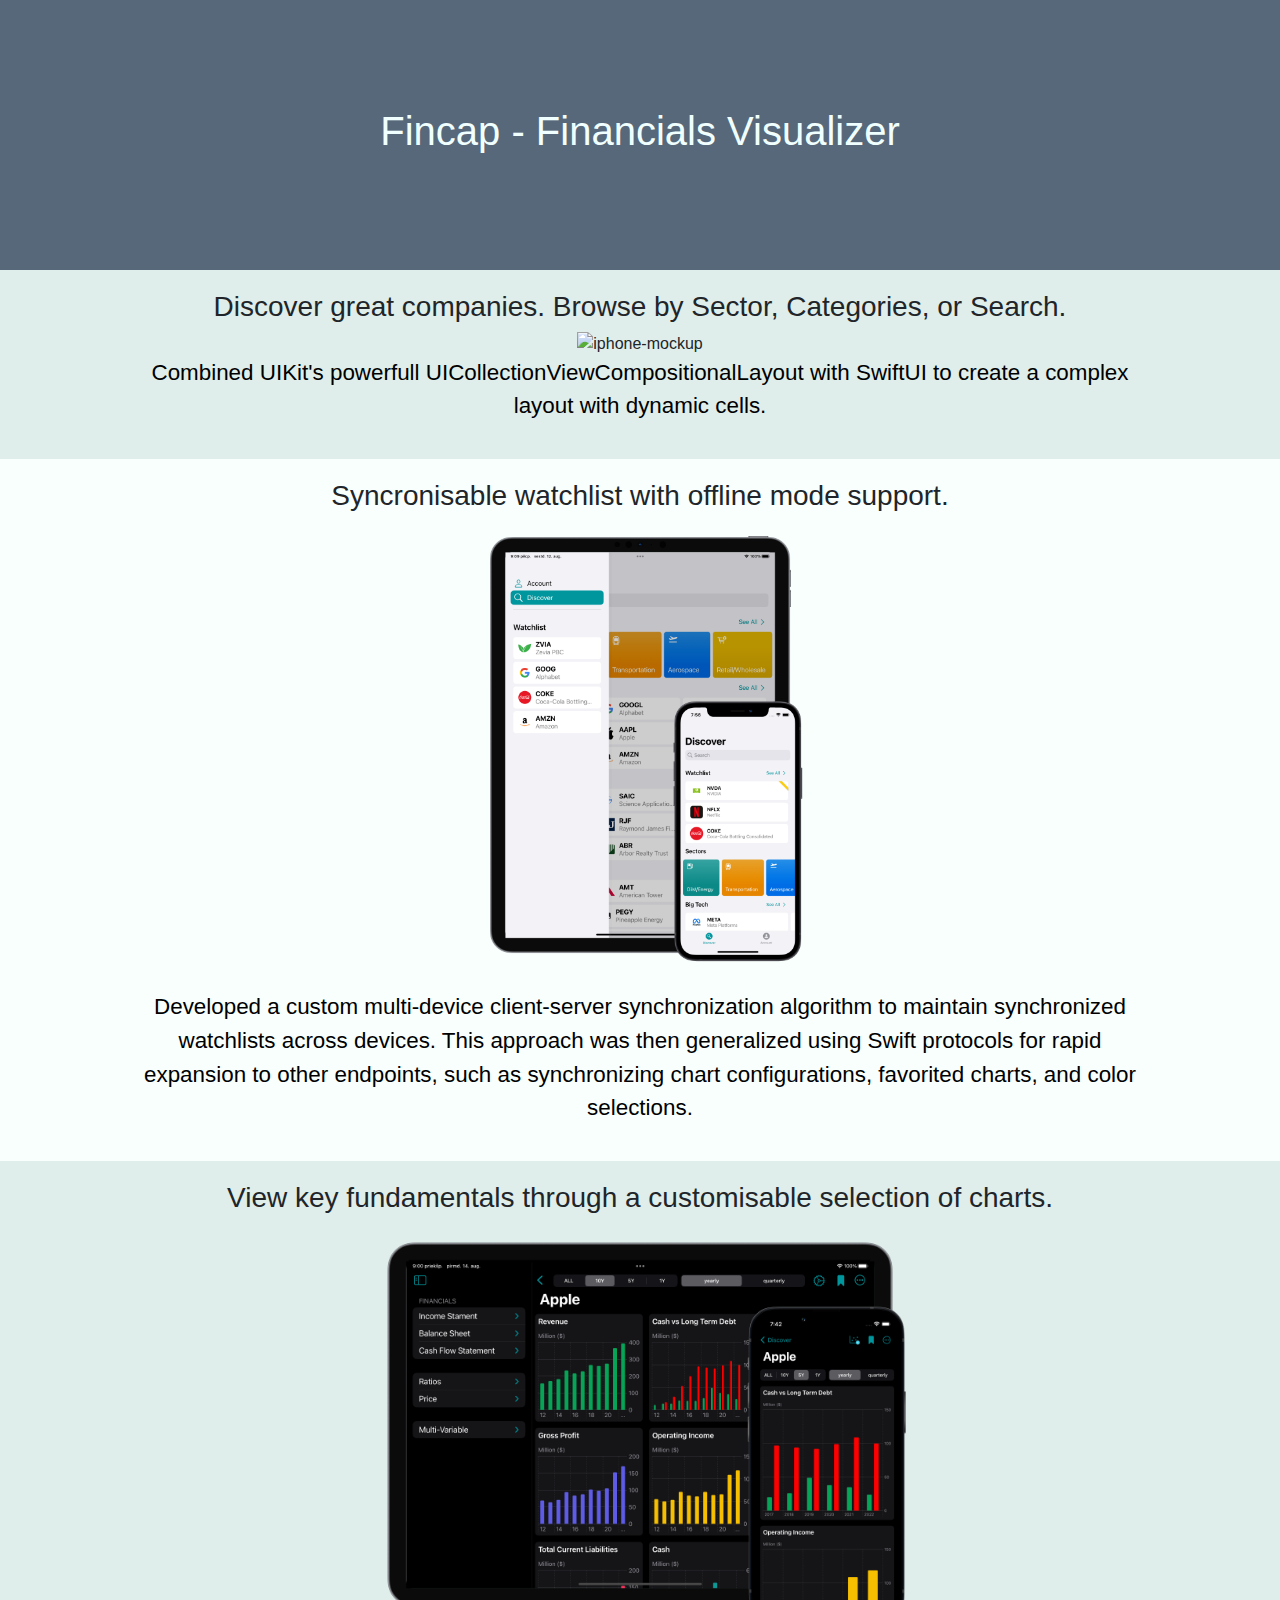
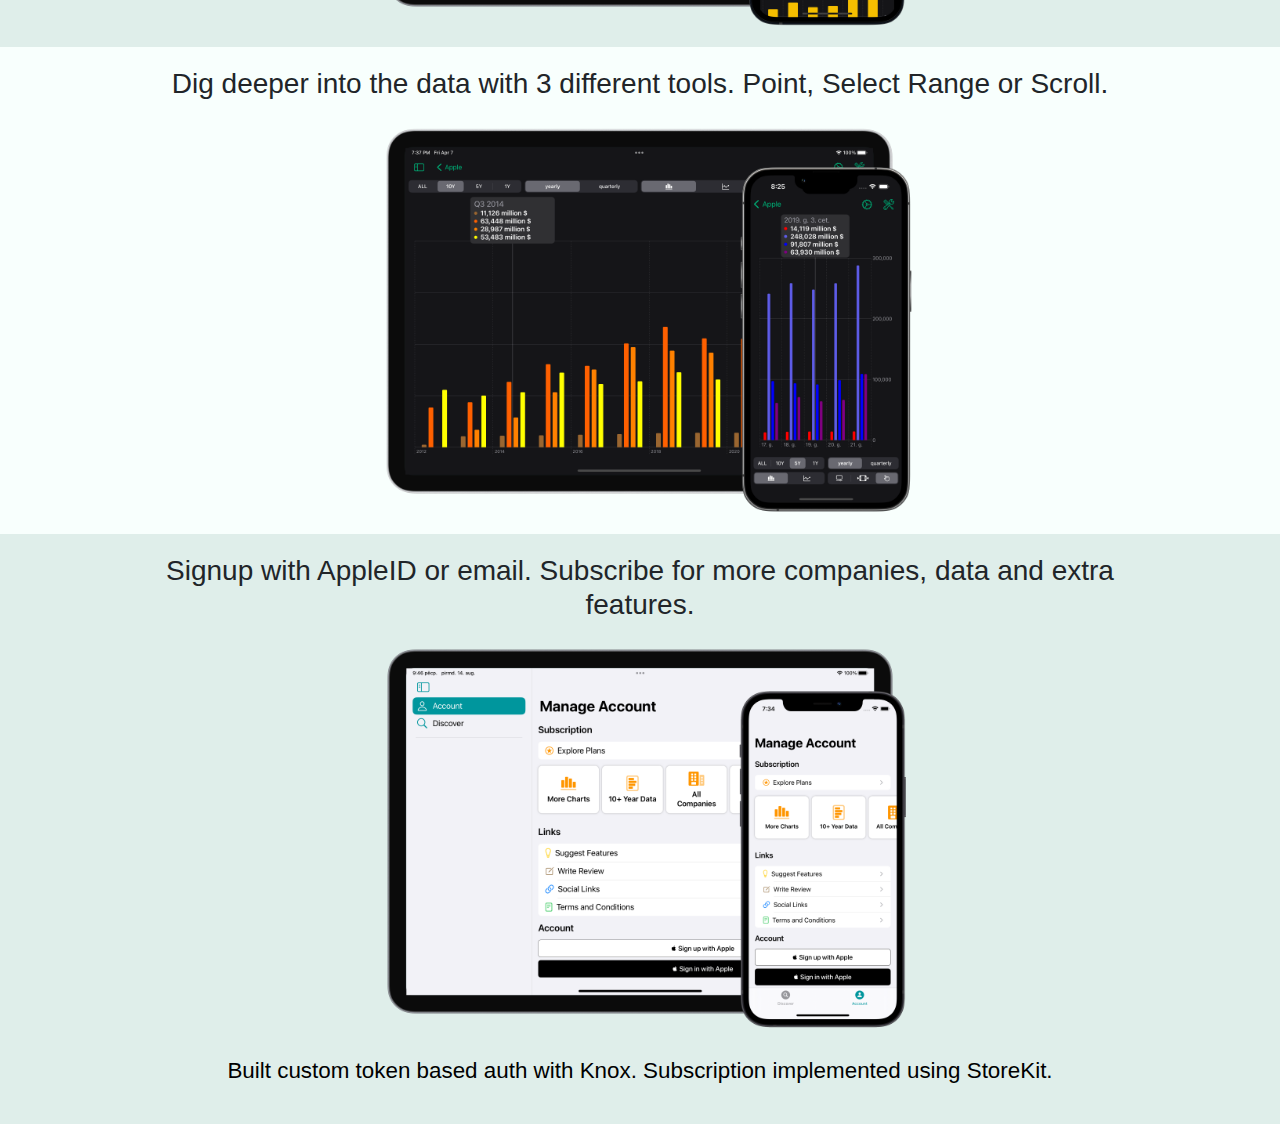
==== fincap.html @ f2df8615 "Feat: fincapp" ====
<!DOCTYPE HTML>
<!--
	Strata by HTML5 UP
	html5up.net | @ajlkn
	Free for personal and commercial use under the CCA 3.0 license (html5up.net/license)
-->
<html>
    <head>
		<title>Fincapp</title>
		<meta charset="utf-8" />
		<meta name="viewport" content="width=device-width, initial-scale=1, user-scalable=no" />
		<link rel="stylesheet" href="assets/css/jung.css" />
        <link rel="stylesheet" href="https://maxcdn.bootstrapcdn.com/bootstrap/4.0.0/css/bootstrap.min.css" integrity="sha384-Gn5384xqQ1aoWXA+058RXPxPg6fy4IWvTNh0E263XmFcJlSAwiGgFAW/dAiS6JXm" crossorigin="anonymous">
        <link rel="icon" href="data:image/svg+xml,<svg xmlns=%22http://www.w3.org/2000/svg%22 viewBox=%220 0 100 100%22><text y=%22.9em%22 font-size=%2290%22>👨‍💻</text></svg>">
	</head>

    <div class="hero-container">
        <div class="title-container">
            <h1>Fincap - Financials Visualizer</h1>
        </div>
    </div>

    <div class="my-container light-s">
        <h3>Discover great companies. Browse by Sector, Categories, or Search.</h3>
        <img class="image-large" src="images/fincap/Discover_Stock_Wide.png" alt="iphone-mockup">
        <p>Combined UIKit's powerfull UICollectionViewCompositionalLayout with SwiftUI to create a complex layout with dynamic cells. </p>
    </div>
    <div class="my-container dark-s">
        <h3>Syncronisable watchlist with offline mode support.</h3>
        <img class="image-large" src="images/fincap/Stock_Watchlist.png" alt="iphone-mockup">
        <div style="padding-top: 20px;"></div>
        <p>Developed a custom multi-device client-server synchronization algorithm to maintain synchronized watchlists across devices. This approach was then generalized using Swift protocols for rapid expansion to other endpoints, such as synchronizing chart configurations, favorited charts, and color selections.</p>
    </div>
    <div class="my-container light-s">
        <h3>View key fundamentals through a customisable selection of charts.</h3>
        <img class="image" src="images/fincap/Stock_Overview_Dark.png" alt="iphone-mockup">
    </div>
    <div class="my-container dark-s">
        <h3>Dig deeper into the data with 3 different tools. Point, Select Range or Scroll.</h3>
        <img class="image" src="images/thumbs/overlay_attempt.png" alt="iphone-mockup">
    </div>
    <div class="my-container light-s">
        <h3>Signup with AppleID or email. Subscribe for more companies, data and extra features. </h3>
        <img class="image" src="images/fincap/Account.png" alt="iphone-mockup">
        <div style="padding-top: 20px;"></div>
        <p>Built custom token based auth with Knox. Subscription implemented using StoreKit.</p>
    </div>
</html>
---- assets/css/jung.css ----
@import url("fontawesome-all.min.css");
@import url("https://fonts.googleapis.com/css?family=Source+Sans+Pro:400,400italic");

h1 {
    font-size: 3.5em;
    margin: 0 0 1em 0;
}

h3, p {
    color: black;
    line-height: 1.5em;
	margin: 0 0 1em 0;
}

h3 {
    font-size: 2em;
}

p {
    font-size: 1.4em;
}

ul {
    text-align: left;
    font-size: 1.5em;
}

.hero-container {
    height: 30vh;
    width: 100%;
    display: flex;
    flex-direction: row;
    justify-content: center;
    align-items: center;
    box-shadow: inset 0 0 0 1000px rgba(0, 0, 0, 0.2);
    object-fit: contain;
    background-color: #6D8299;
    color: azure;
    text-align: center;
}

.my-container {
    padding: 20px 0 20px 0;
    display: flex;
    flex-direction: column;
    justify-content: center;
    align-items: center;
    object-fit: contain;
    text-align: center;
}

.my-container p, h3 {
    max-width: 80%;
}

.light-cgi {
    background-color: #FF6464;
}

.dark-cgi {
    background-color: #F8C4B4;
}

.light-j {
    background-color: #F9F3DF;
}

.dark-j {
    background-color: #FFEBC9;
}

.light-s {
    background-color: #DFEEEA;
}

.dark-s {
    background-color: #f8fffd;
}

.image {
    max-height: 45vh;
    max-width: 100%;
}

.image-large {
    max-height: 50vh;
    max-width: 100%;
}

.title-container {
    display: flex;
    flex-direction: column;
    justify-content: center;
    align-items: center;
}

.title-image {
    height: 60%;
    transform: rotate(25deg);
    margin-left: 20em;
}

.video {
    height: 55vh;
    width: 80vw;
}

@media screen and (max-width: 980px) {

    h1 {
        font-size: 2.5em;
    }

    .image {
        max-height: 70vh;
        max-width: 100%;
    }

    .my-container p, h3 {
        max-width: 95%;
    }

}



@media screen and (max-width: 400px) {


    h1 {
        font-size: 1.5em;
    }

    h3 {
        font-size: 1.2em;
    }

   p {
        font-size: 1em;
    }

   .btn {
       max-width: 80%;
       font-size: 1em;
   }

}
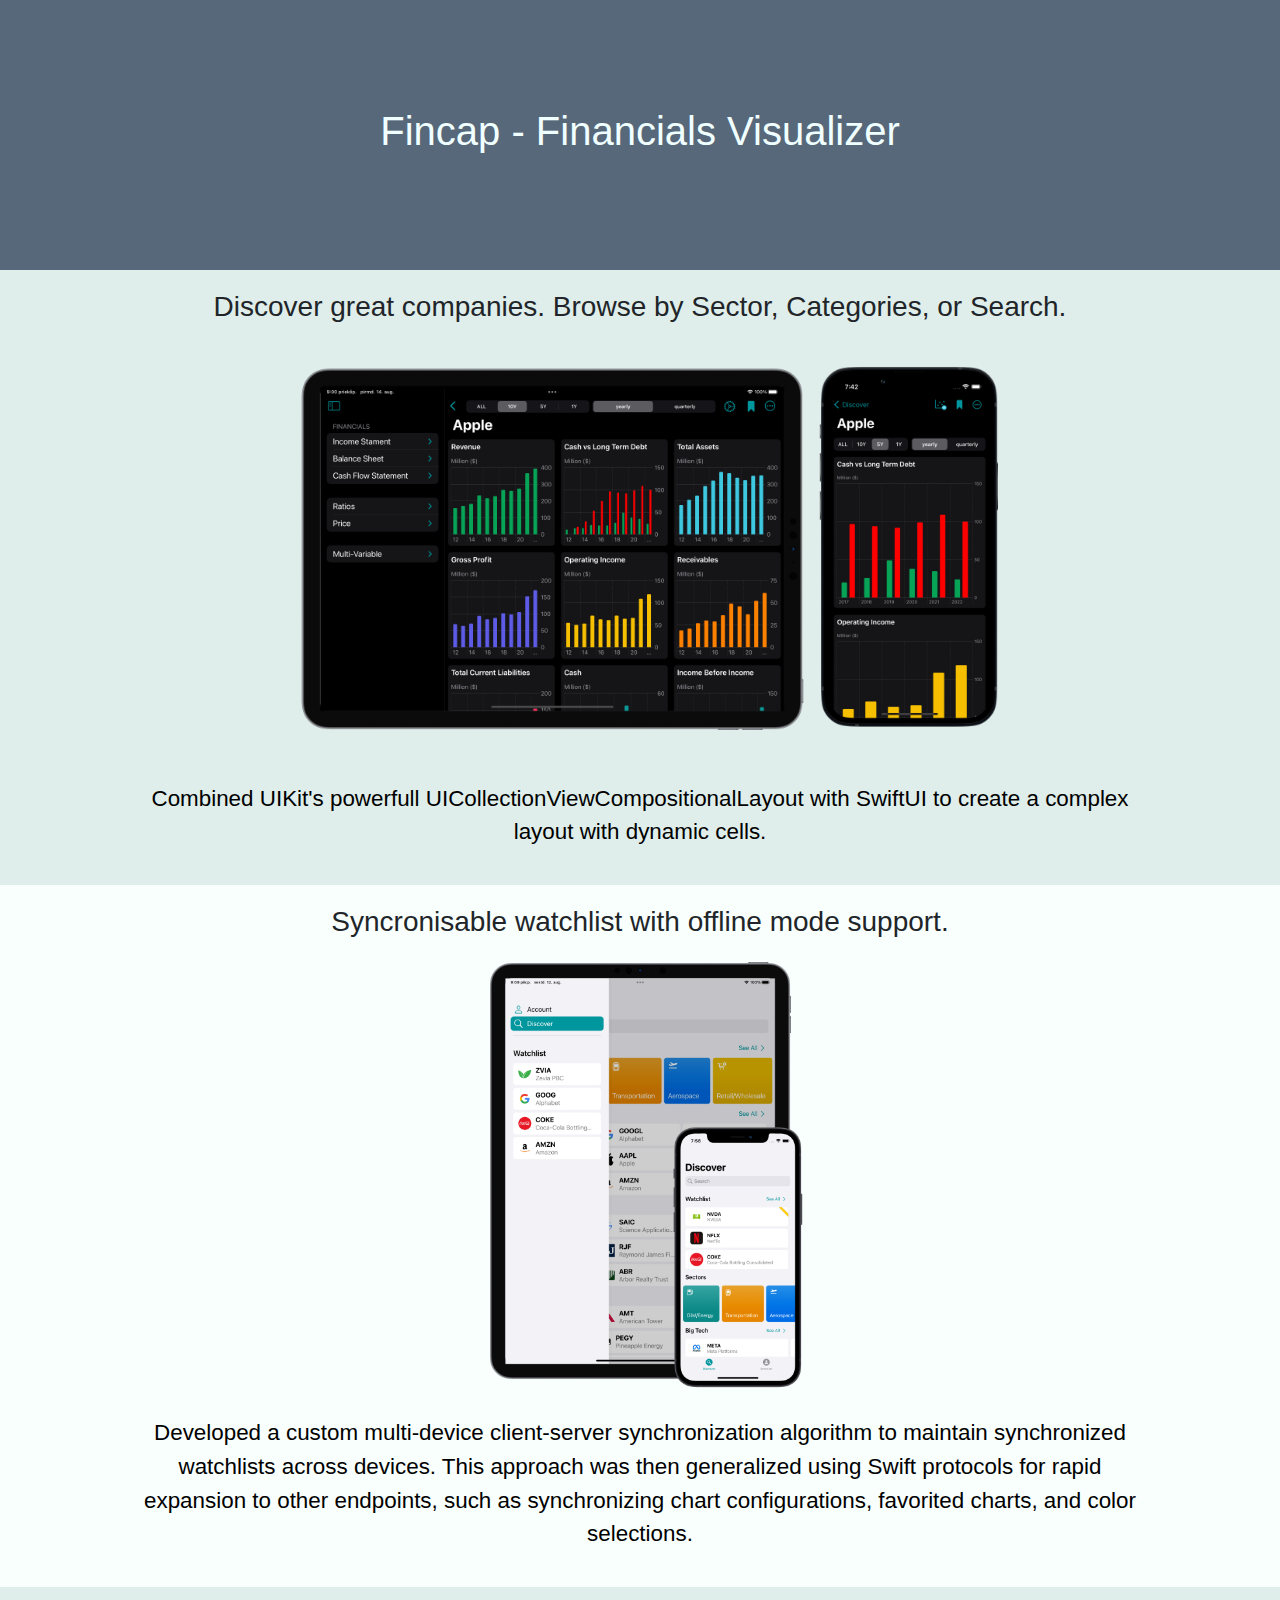
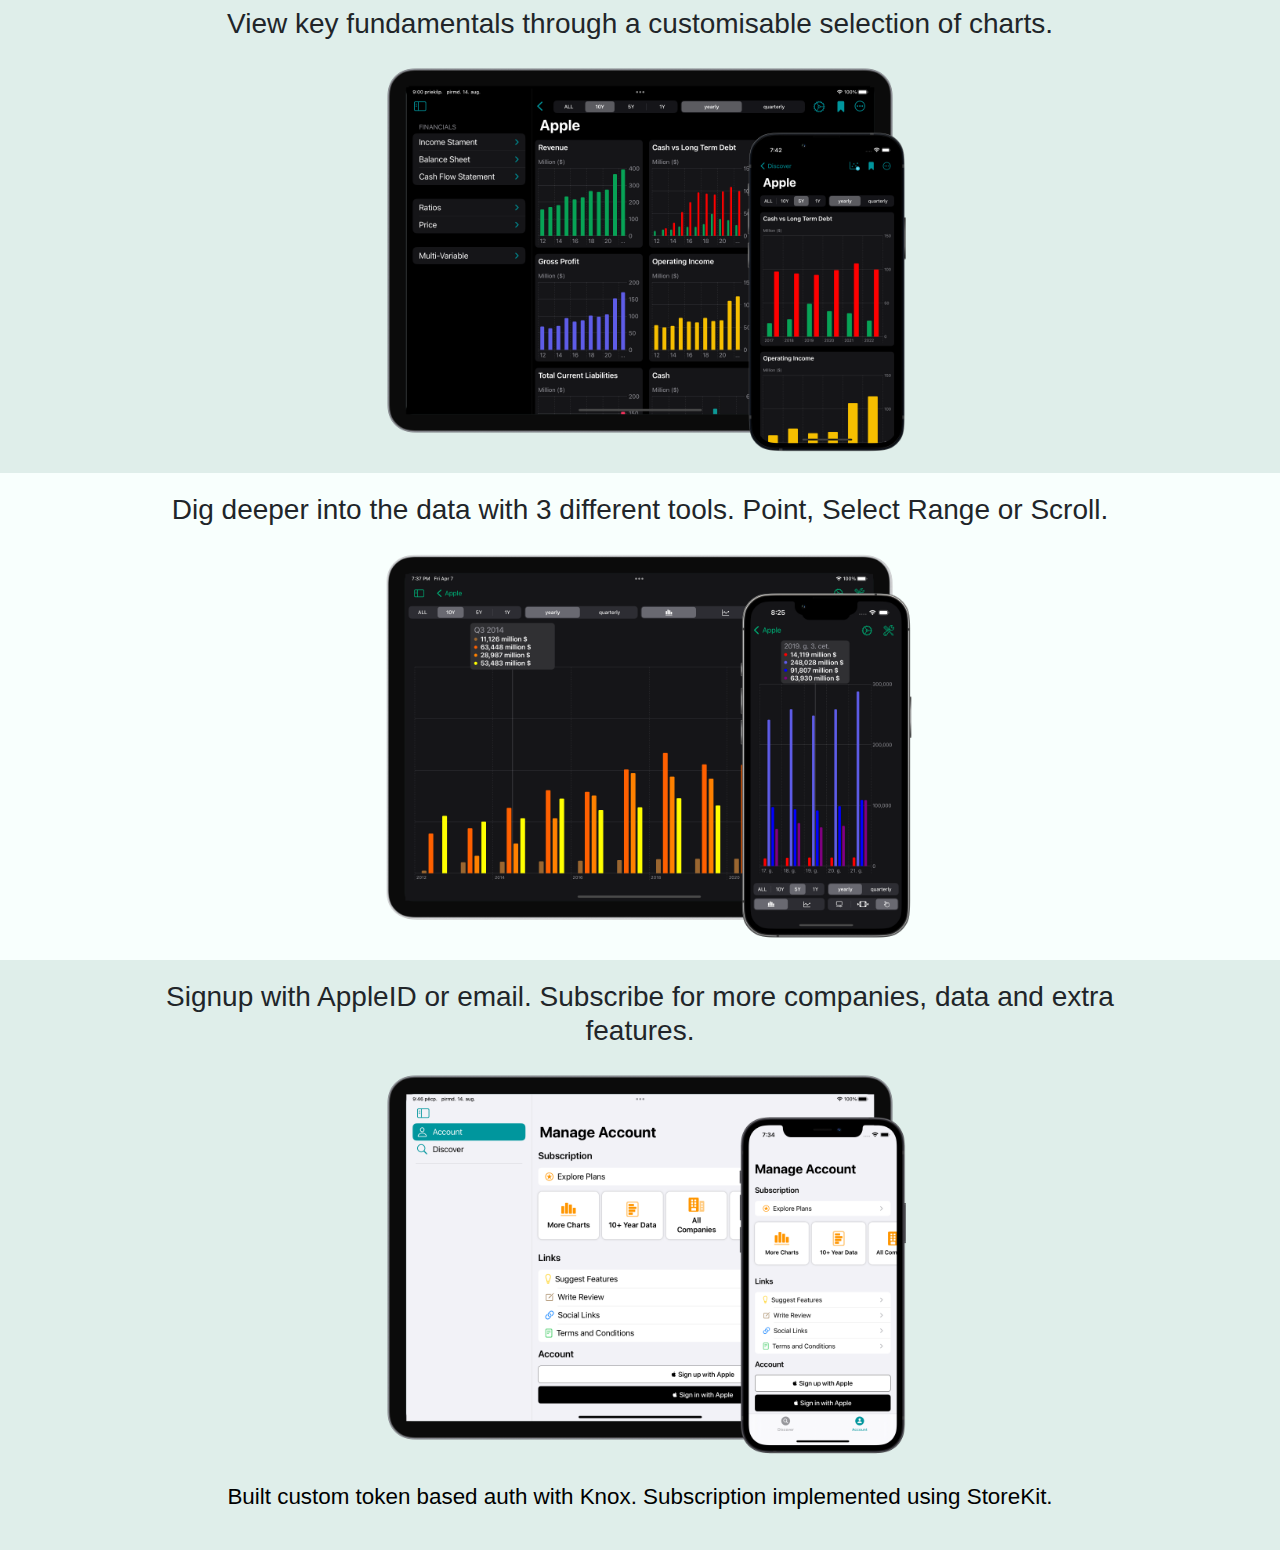
==== commit 85242e10: "Fix: comment syntax" ====
--- a/fincap.html
+++ b/fincap.html
@@ -4,6 +4,9 @@
 	html5up.net | @ajlkn
 	Free for personal and commercial use under the CCA 3.0 license (html5up.net/license)
 -->
+
+
+
 <html>
     <head>
 		<title>Fincapp</title>
@@ -22,7 +25,19 @@
 
     <div class="my-container light-s">
         <h3>Discover great companies. Browse by Sector, Categories, or Search.</h3>
-        <img class="image-large" src="images/fincap/Discover_Stock_Wide.png" alt="iphone-mockup">
+        <img class="image-large" src="images/fincap/Stock_Overview_Dark_Wide.png" alt="iphone-mockup"> 
+        <!-- <div class="carousel-container">
+            <div class="carousel">
+                <img src="images/fincap/Discover_Stock_Wide.png" alt="iphone-mockup">
+                <img src="images/fincap/Discover_Stocks.png" alt="iphone-mockup">
+                <img src="images/fincap/Discover_Stock_Wide.png" alt="iphone-mockup">
+                <img src="images/fincap/Discover_Stocks.png" alt="iphone-mockup">
+            </div>
+            <button id="prevBtn">&#9664;</button>
+            <button id="nextBtn">&#9654;</button>
+        </div>
+        <script src="script.js"></script>
+     -->
         <p>Combined UIKit's powerfull UICollectionViewCompositionalLayout with SwiftUI to create a complex layout with dynamic cells. </p>
     </div>
     <div class="my-container dark-s">
@@ -37,6 +52,15 @@
     </div>
     <div class="my-container dark-s">
         <h3>Dig deeper into the data with 3 different tools. Point, Select Range or Scroll.</h3>
+            <!-- <div class="carousel-container">
+                <div class="carousel">
+                    
+                    <img class="image" src="images/fincap/Stock_Detail.png" alt="iphone-mockup">
+                </div>
+            <button id="prevBtn">&#9664;</button>
+            <button id="nextBtn">&#9654;</button>
+            </div> -->
+        <script src="script.js"></script>
         <img class="image" src="images/thumbs/overlay_attempt.png" alt="iphone-mockup">
     </div>
     <div class="my-container light-s">
--- a/assets/css/jung.css
+++ b/assets/css/jung.css
@@ -105,10 +105,86 @@
     width: 80vw;
 }
 
+
+/* Basic styling for the image carousel */
+.carousel-container {
+    flex-direction: column;
+    position: relative;
+    width: 56%;
+    height: 100%;
+    margin: auto;
+    overflow: hidden;
+    text-align: center;
+}
+
+.carousel {
+    display: flex;
+    transition: transform 0.5s ease-in-out;
+}
+
+.carousel img {
+    width: auto;
+    height: 100%;
+    object-fit: contain;
+    flex-shrink: 0;
+}
+
+/* Styling for the image carousel buttons */
+.carousel-container button {
+    margin-top: 10px;
+    padding: 10px 20px;
+    border-radius: 25px;
+    border: none;
+    background-color: #45586c;
+    color: white;
+    border-radius: 5px;
+    cursor: pointer;
+    font-size: 16px;
+    transition: background-color 0.3s;
+}
+
+.carousel-container button:hover {
+    background-color: #2a4766;
+}
+
+
+
 @media screen and (max-width: 980px) {
 
     h1 {
         font-size: 2.5em;
+    }
+
+    .image {
+        max-height: 70vh;
+        max-width: 90%;
+    }
+
+    .carousel-container {
+        width: 90%;
+    }
+
+    .my-container p, h3 {
+        max-width: 95%;
+    }
+
+}
+
+
+
+@media screen and (max-width: 400px) {
+
+
+    h1 {
+        font-size: 1.5em;
+    }
+
+    h3 {
+        font-size: 1.2em;
+    }
+
+   p {
+        font-size: 1em;
     }
 
     .image {
@@ -116,32 +192,15 @@
         max-width: 100%;
     }
 
-    .my-container p, h3 {
-        max-width: 95%;
-    }
-
-}
-
-
-
-@media screen and (max-width: 400px) {
-
-
-    h1 {
-        font-size: 1.5em;
-    }
-
-    h3 {
-        font-size: 1.2em;
-    }
-
-   p {
-        font-size: 1em;
-    }
+    .carousel-container {
+        width: 100%;
+    }
+
 
    .btn {
        max-width: 80%;
        font-size: 1em;
    }
 
-}+}
+
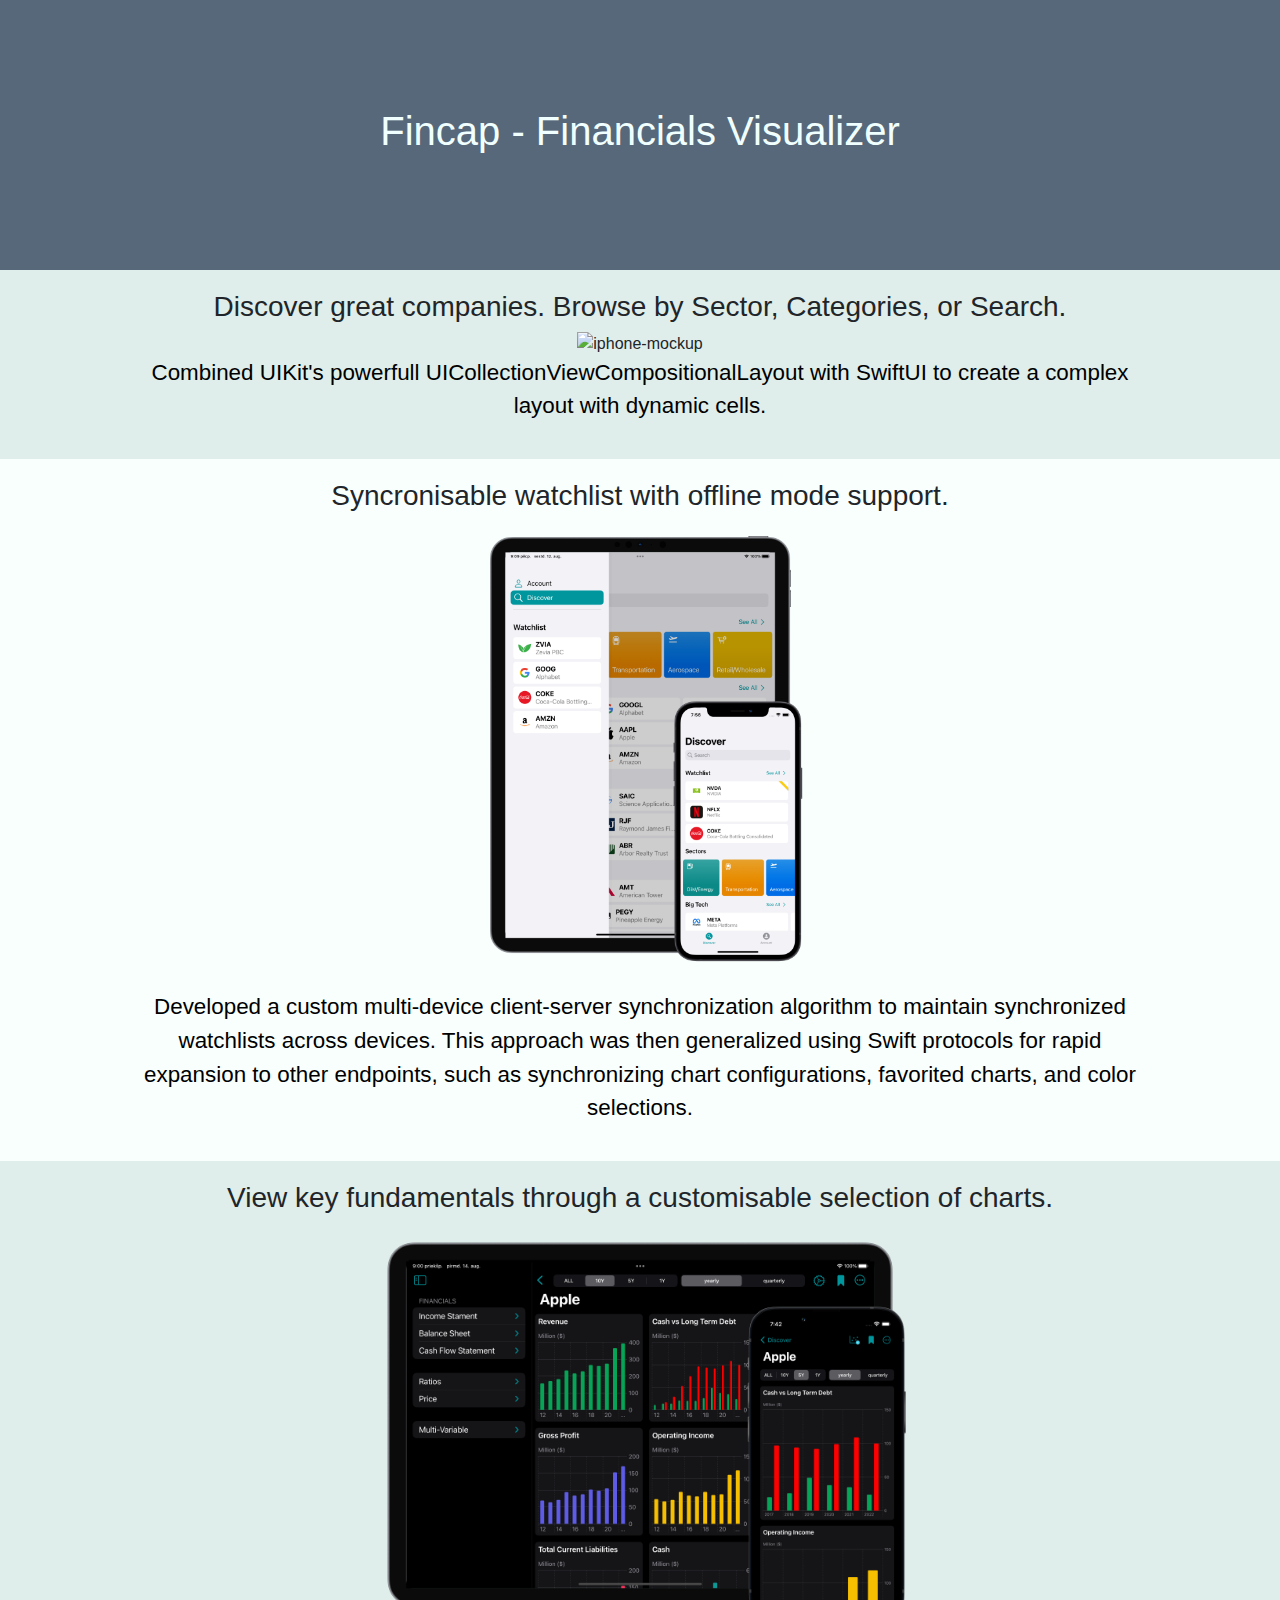
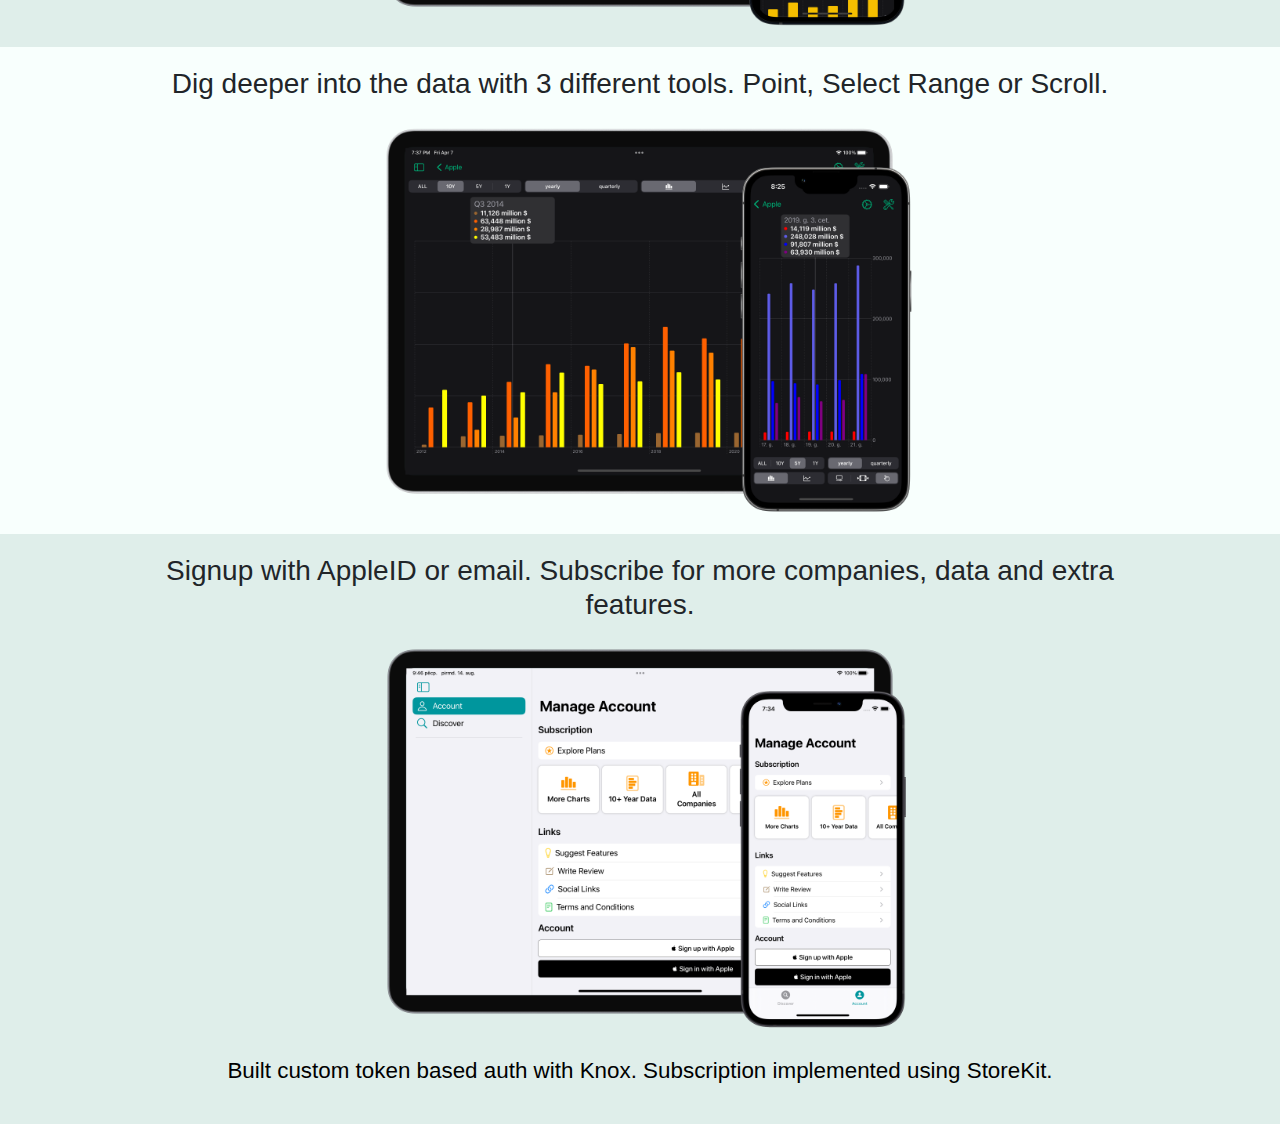
==== commit 147ee344: "Fix: comment syntax" ====
--- a/fincap.html
+++ b/fincap.html
@@ -25,7 +25,7 @@
 
     <div class="my-container light-s">
         <h3>Discover great companies. Browse by Sector, Categories, or Search.</h3>
-        <img class="image-large" src="images/fincap/Stock_Overview_Dark_Wide.png" alt="iphone-mockup"> 
+        <img class="image-large" src="images/fincap/Discover_Stock_Wide.png" alt="iphone-mockup"> 
         <!-- <div class="carousel-container">
             <div class="carousel">
                 <img src="images/fincap/Discover_Stock_Wide.png" alt="iphone-mockup">
@@ -36,8 +36,8 @@
             <button id="prevBtn">&#9664;</button>
             <button id="nextBtn">&#9654;</button>
         </div>
-        <script src="script.js"></script>
-     -->
+        <script src="script.js"></script> 
+    -->
         <p>Combined UIKit's powerfull UICollectionViewCompositionalLayout with SwiftUI to create a complex layout with dynamic cells. </p>
     </div>
     <div class="my-container dark-s">
@@ -59,7 +59,8 @@
                 </div>
             <button id="prevBtn">&#9664;</button>
             <button id="nextBtn">&#9654;</button>
-            </div> -->
+            </div> 
+        -->
         <script src="script.js"></script>
         <img class="image" src="images/thumbs/overlay_attempt.png" alt="iphone-mockup">
     </div>
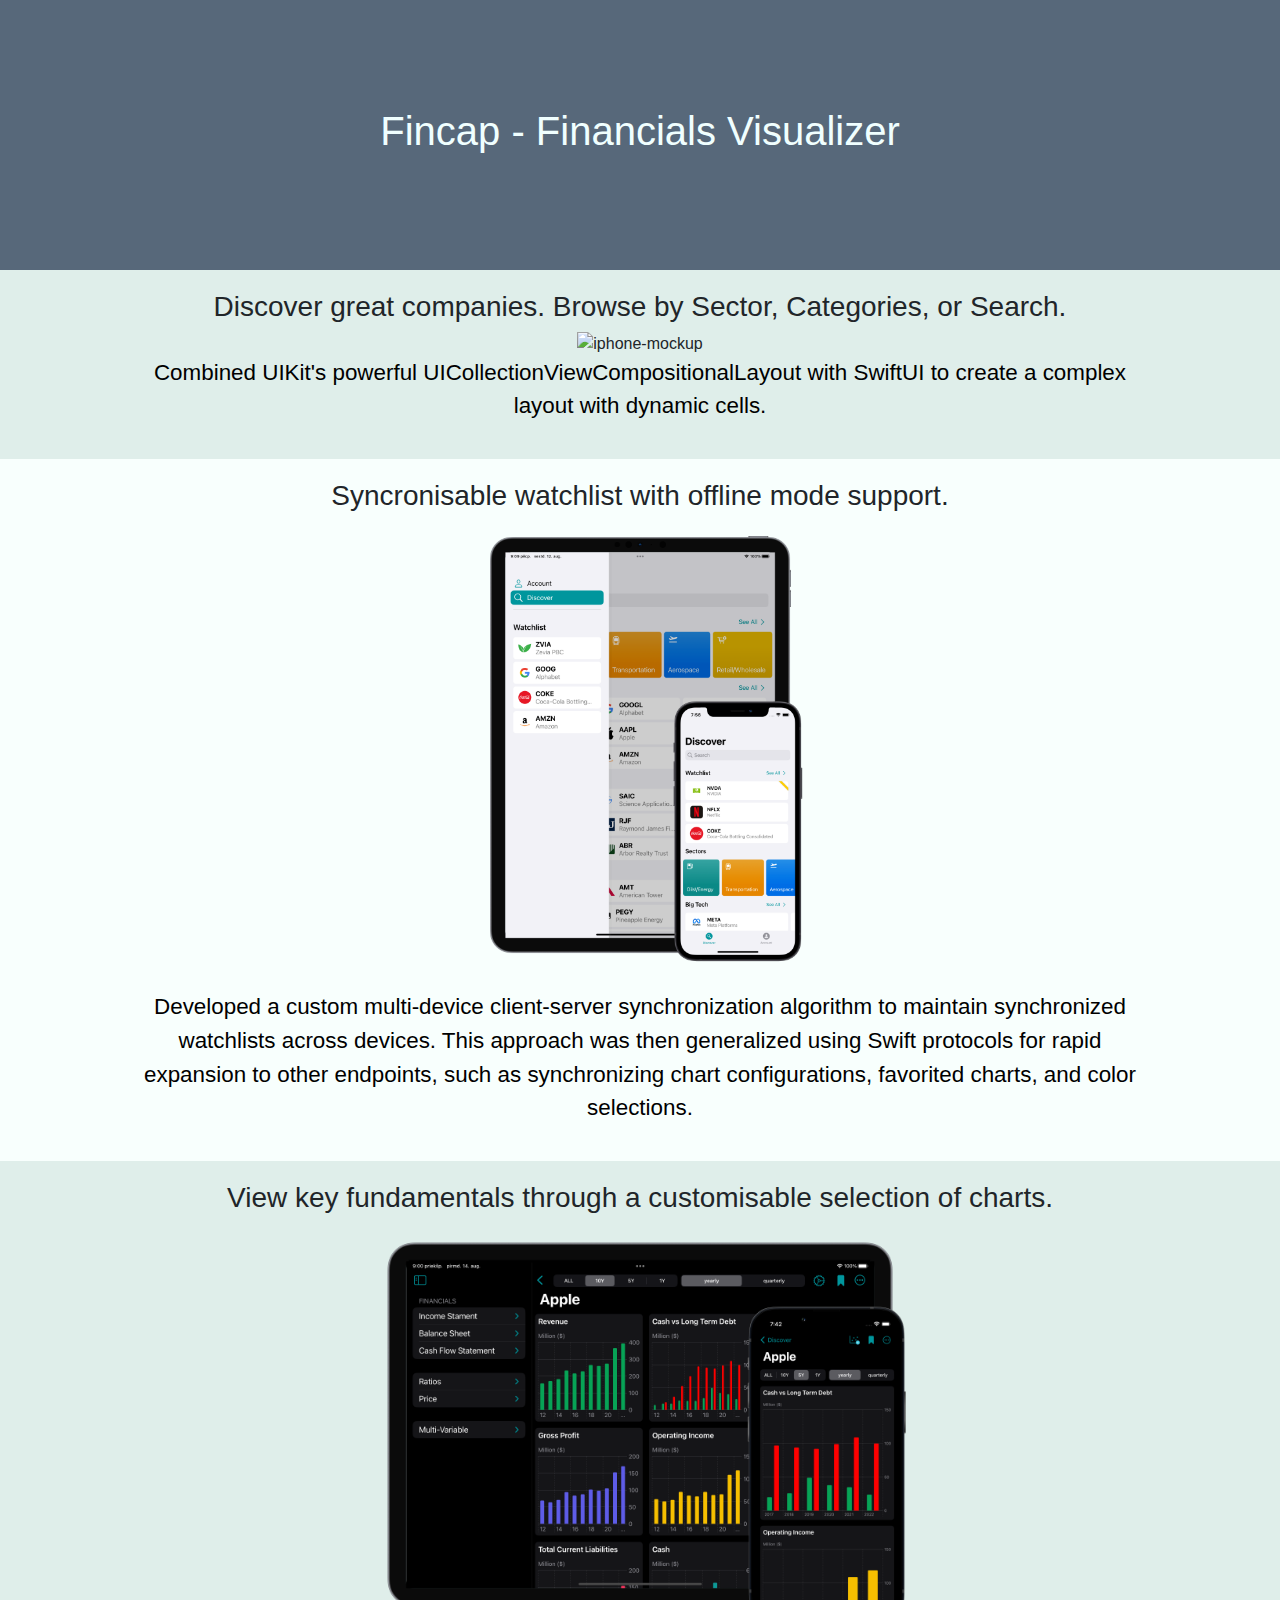
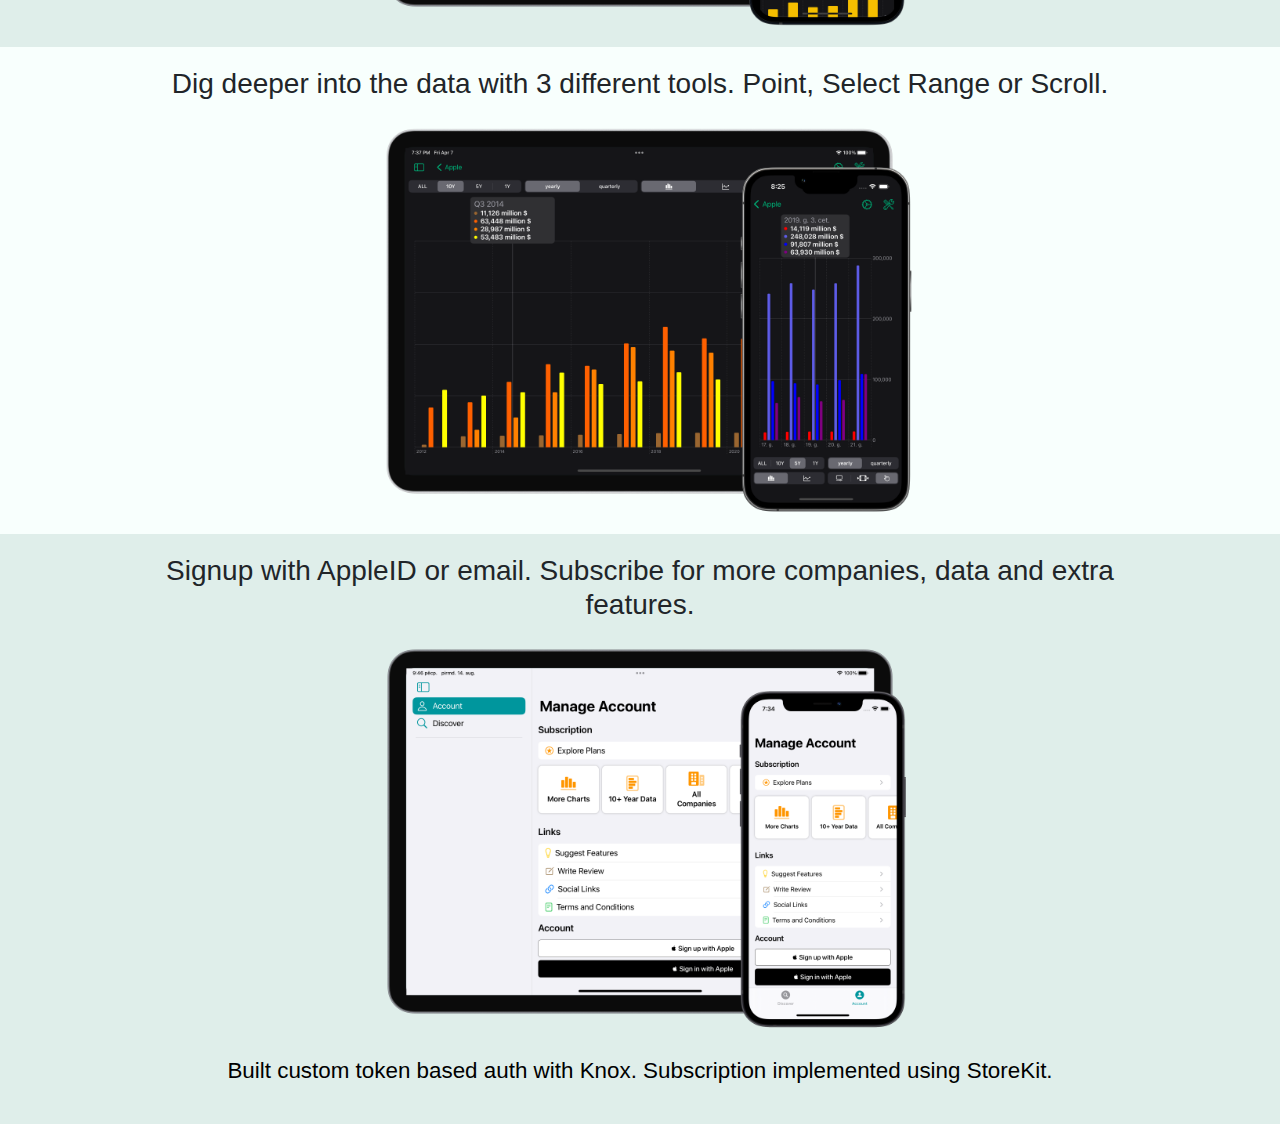
==== commit e7cd5143: "Fix: comment syntax" ====
--- a/fincap.html
+++ b/fincap.html
@@ -26,19 +26,7 @@
     <div class="my-container light-s">
         <h3>Discover great companies. Browse by Sector, Categories, or Search.</h3>
         <img class="image-large" src="images/fincap/Discover_Stock_Wide.png" alt="iphone-mockup"> 
-        <!-- <div class="carousel-container">
-            <div class="carousel">
-                <img src="images/fincap/Discover_Stock_Wide.png" alt="iphone-mockup">
-                <img src="images/fincap/Discover_Stocks.png" alt="iphone-mockup">
-                <img src="images/fincap/Discover_Stock_Wide.png" alt="iphone-mockup">
-                <img src="images/fincap/Discover_Stocks.png" alt="iphone-mockup">
-            </div>
-            <button id="prevBtn">&#9664;</button>
-            <button id="nextBtn">&#9654;</button>
-        </div>
-        <script src="script.js"></script> 
-    -->
-        <p>Combined UIKit's powerfull UICollectionViewCompositionalLayout with SwiftUI to create a complex layout with dynamic cells. </p>
+        <p>Combined UIKit's powerful UICollectionViewCompositionalLayout with SwiftUI to create a complex layout with dynamic cells. </p>
     </div>
     <div class="my-container dark-s">
         <h3>Syncronisable watchlist with offline mode support.</h3>
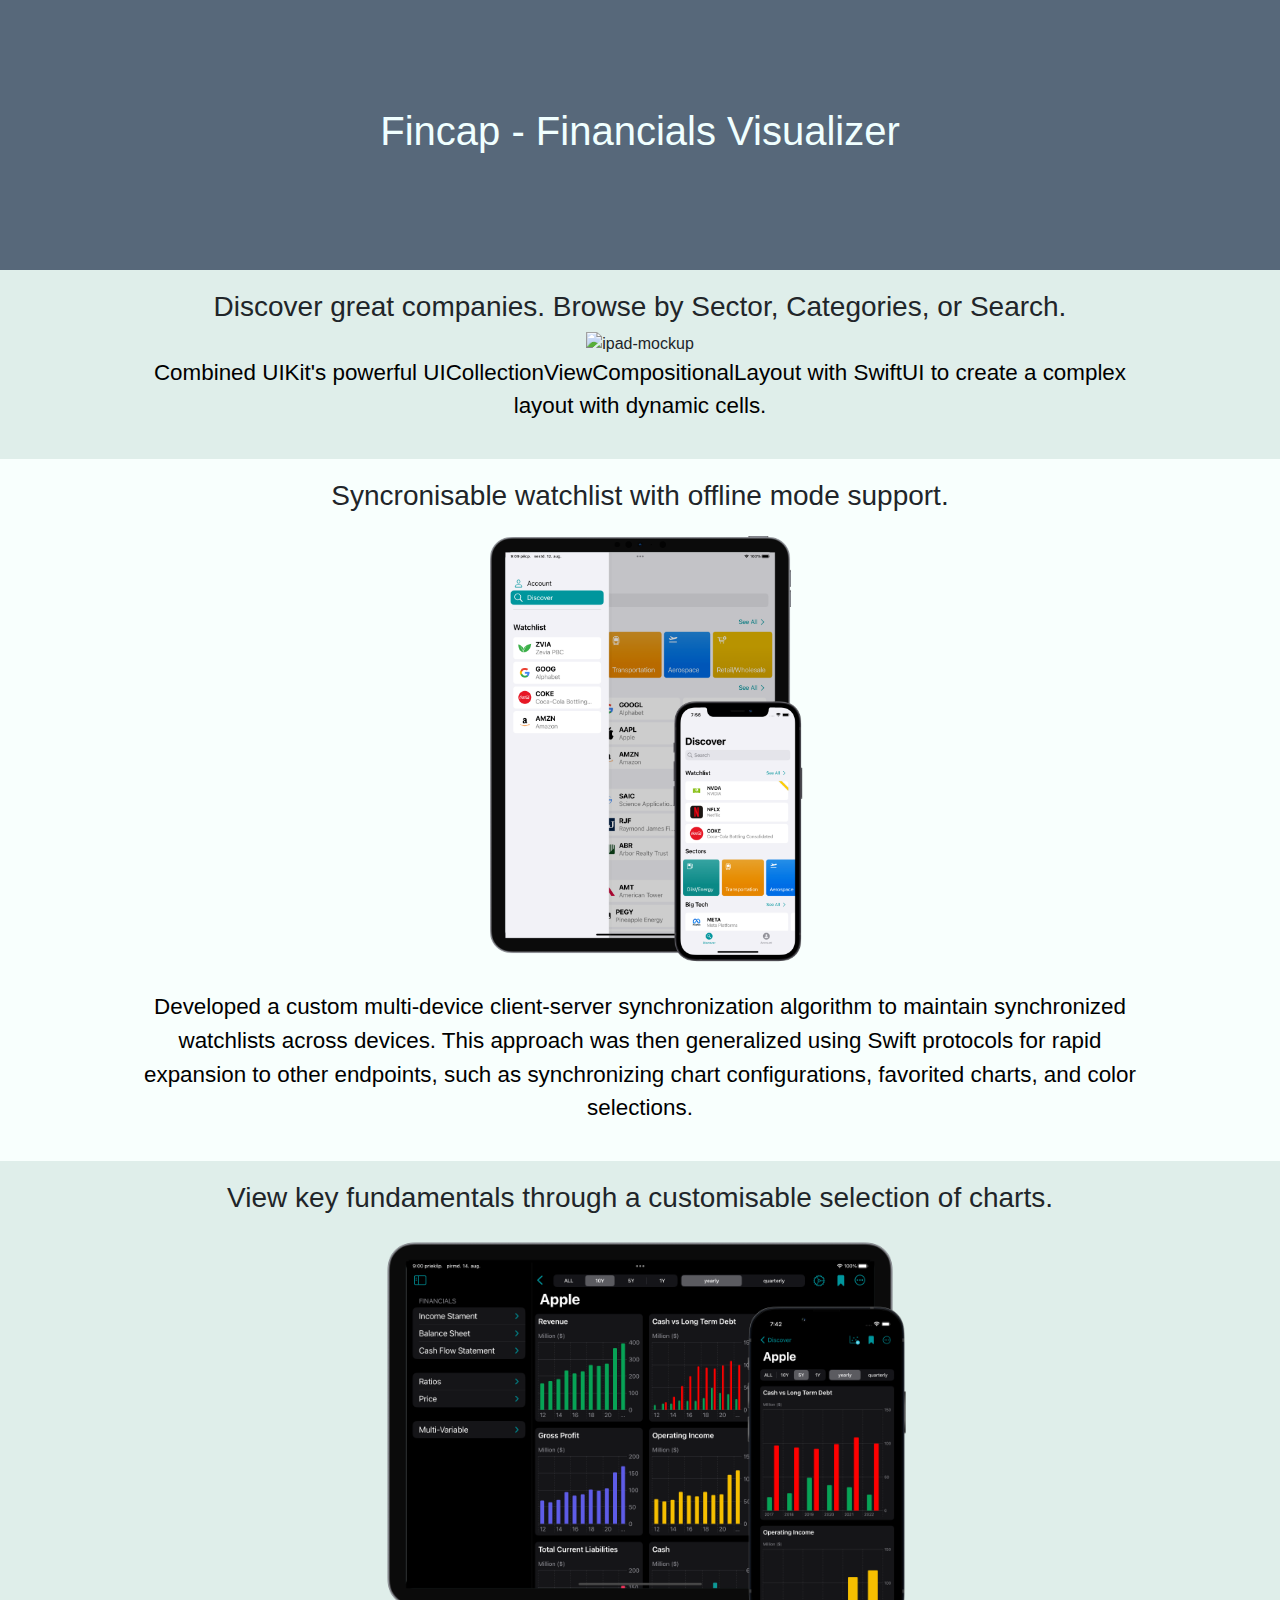
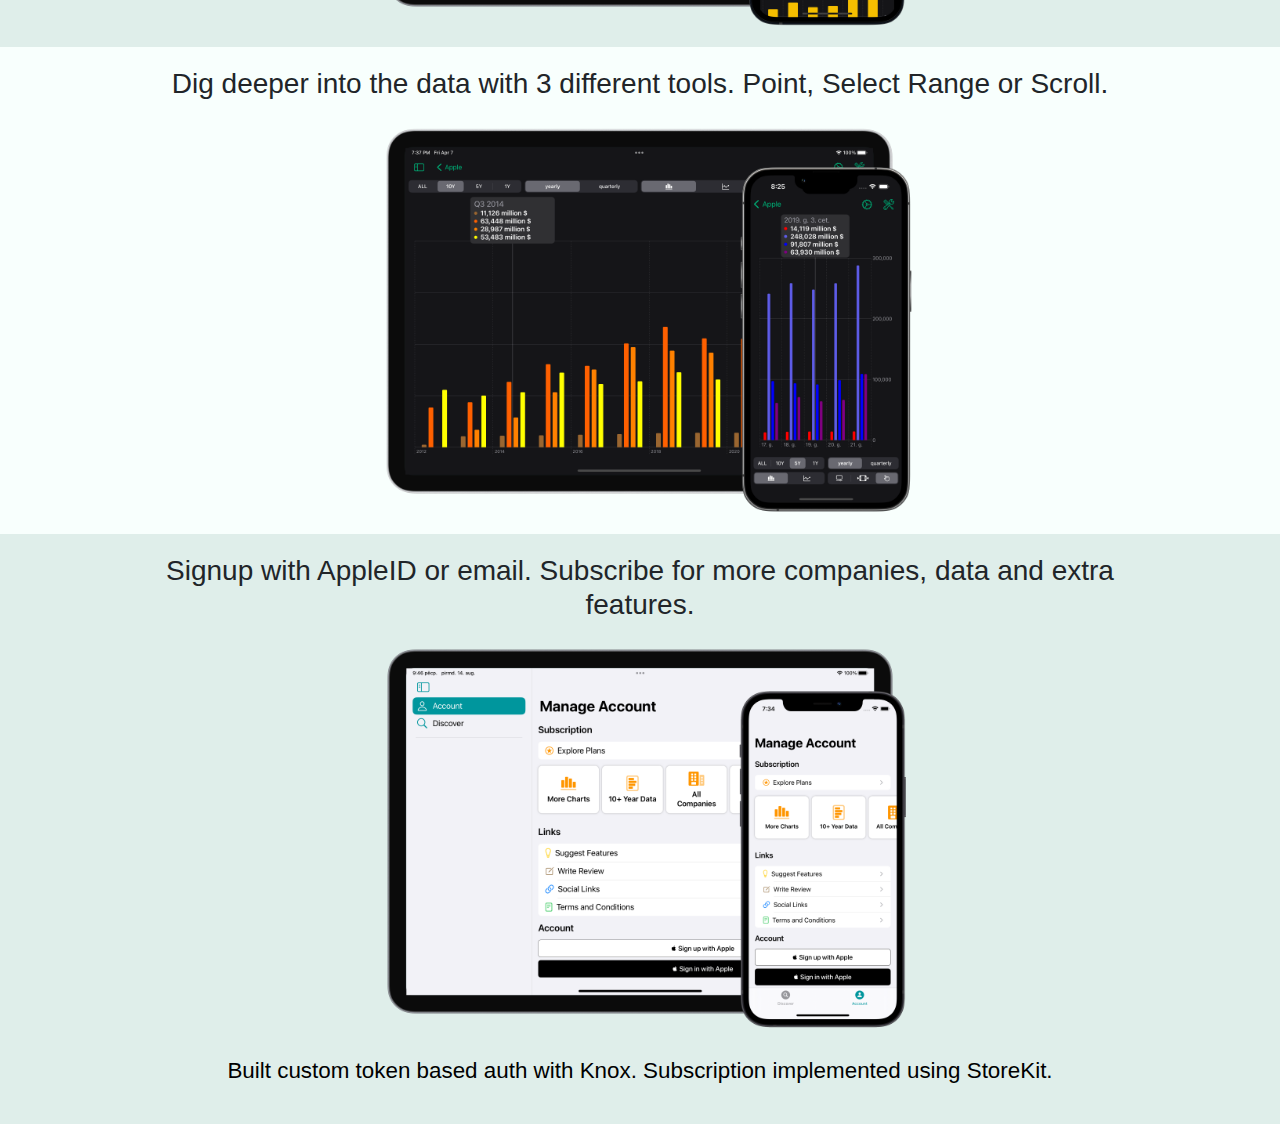
==== commit 8983aa97: "Fix: comment syntax" ====
--- a/fincap.html
+++ b/fincap.html
@@ -25,7 +25,7 @@
 
     <div class="my-container light-s">
         <h3>Discover great companies. Browse by Sector, Categories, or Search.</h3>
-        <img class="image-large" src="images/fincap/Discover_Stock_Wide.png" alt="iphone-mockup"> 
+        <img class="image-large" src="images/fincap/Discover_Stock_Wide.png" alt="ipad-mockup">
         <p>Combined UIKit's powerful UICollectionViewCompositionalLayout with SwiftUI to create a complex layout with dynamic cells. </p>
     </div>
     <div class="my-container dark-s">
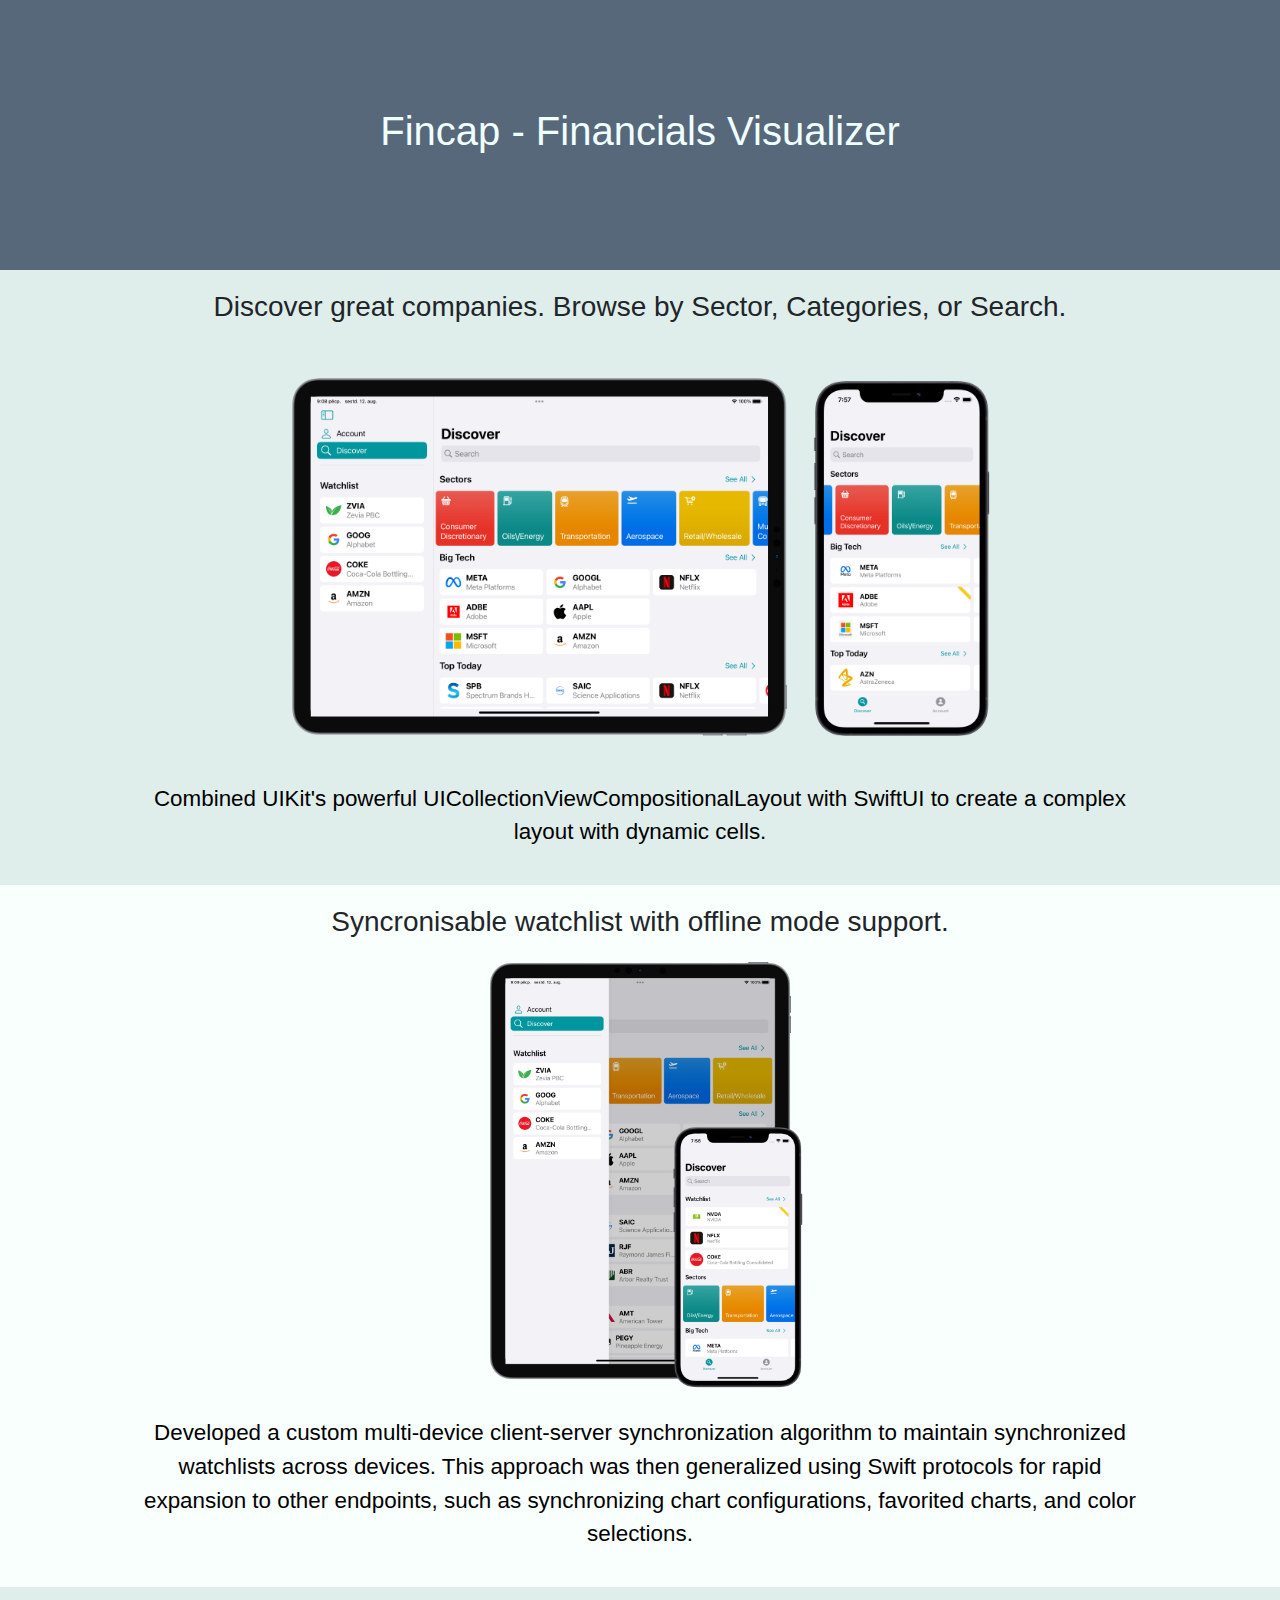
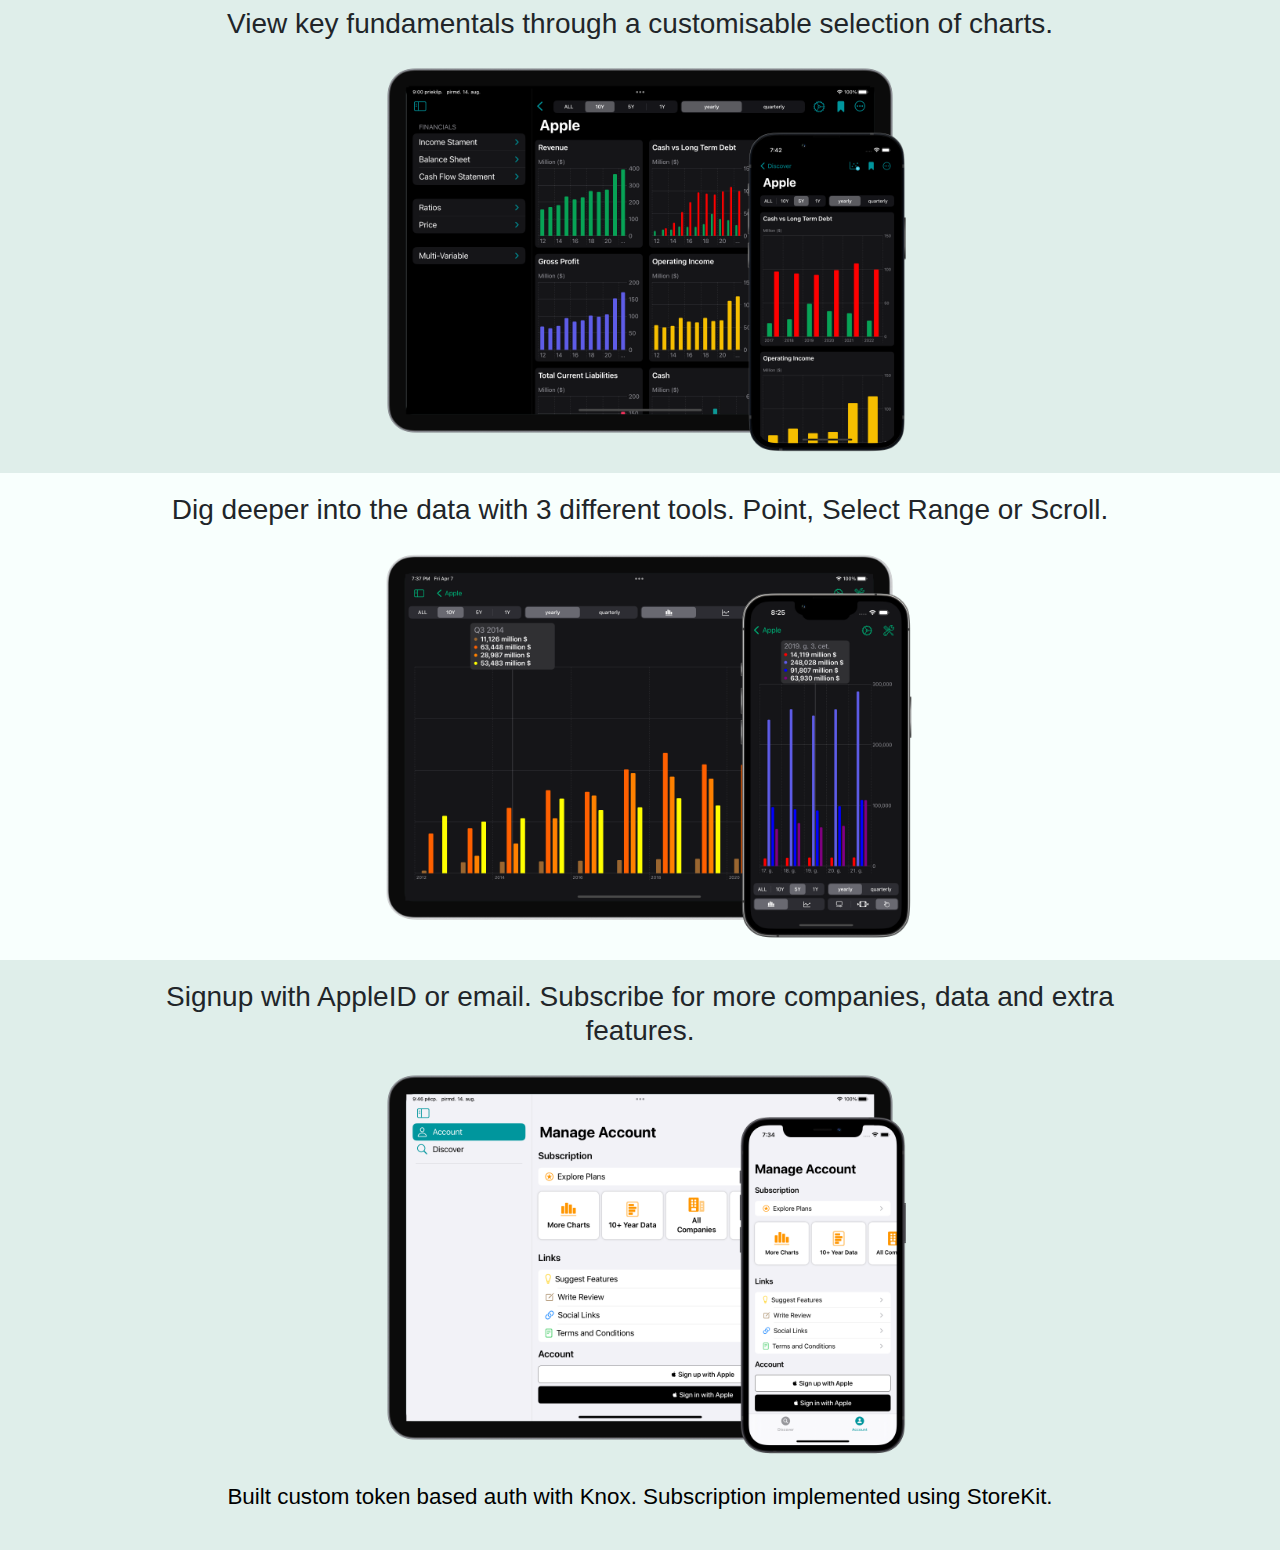
==== commit cb90c175: "Fix: rename image" ====
--- a/fincap.html
+++ b/fincap.html
@@ -25,7 +25,7 @@
 
     <div class="my-container light-s">
         <h3>Discover great companies. Browse by Sector, Categories, or Search.</h3>
-        <img class="image-large" src="images/fincap/Discover_Stock_Wide.png" alt="ipad-mockup">
+        <img class="image-large" src="images/fincap/DIscoverStocks.png" alt="ipad-mockup">
         <p>Combined UIKit's powerful UICollectionViewCompositionalLayout with SwiftUI to create a complex layout with dynamic cells. </p>
     </div>
     <div class="my-container dark-s">
@@ -40,16 +40,6 @@
     </div>
     <div class="my-container dark-s">
         <h3>Dig deeper into the data with 3 different tools. Point, Select Range or Scroll.</h3>
-            <!-- <div class="carousel-container">
-                <div class="carousel">
-                    
-                    <img class="image" src="images/fincap/Stock_Detail.png" alt="iphone-mockup">
-                </div>
-            <button id="prevBtn">&#9664;</button>
-            <button id="nextBtn">&#9654;</button>
-            </div> 
-        -->
-        <script src="script.js"></script>
         <img class="image" src="images/thumbs/overlay_attempt.png" alt="iphone-mockup">
     </div>
     <div class="my-container light-s">
--- a/assets/css/jung.css
+++ b/assets/css/jung.css
@@ -110,7 +110,7 @@
 .carousel-container {
     flex-direction: column;
     position: relative;
-    width: 56%;
+    width: 50%;
     height: 100%;
     margin: auto;
     overflow: hidden;
